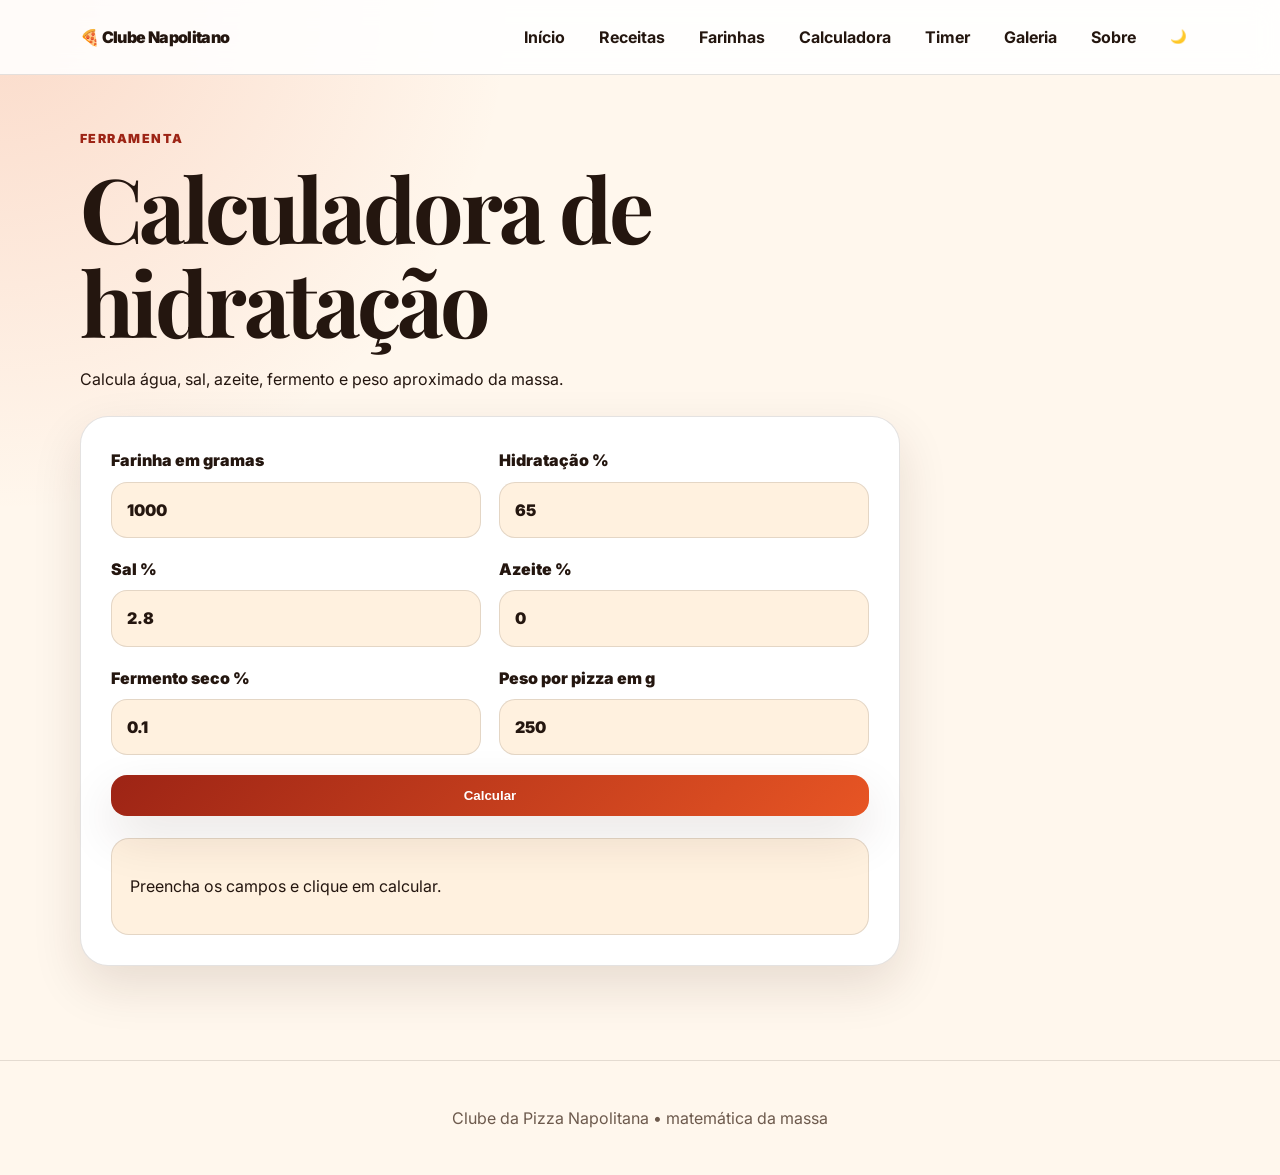
==== calculadora.html @ 1aedb773 "v0.2" ====
<!DOCTYPE html><html lang="pt-BR" data-theme="light"><head><meta charset="UTF-8"><meta name="viewport" content="width=device-width, initial-scale=1.0"><title>Calculadora de Hidratação | Clube da Pizza</title><link rel="stylesheet" href="style.css"></head><body>
<header class="site-header"><div class="container nav-wrap"><a class="logo" href="index.html">🍕 Clube Napolitano</a><button class="menu-toggle" id="menuToggle">☰</button><nav id="mainNav"><a href="index.html">Início</a><a href="receitas.html">Receitas</a><a href="farinhas.html">Farinhas</a><a href="calculadora.html">Calculadora</a><a href="timer.html">Timer</a><a href="galeria.html">Galeria</a><a href="sobre.html">Sobre</a><button class="theme-btn" id="themeToggle">🌙</button></nav></div></header>
<main class="container section"><div class="section-title"><p class="eyebrow">Ferramenta</p><h1>Calculadora de hidratação</h1><p>Calcula água, sal, azeite, fermento e peso aproximado da massa.</p></div><section class="tool-card"><div class="form-grid"><label>Farinha em gramas<input type="number" id="flour" value="1000" min="1"></label><label>Hidratação %<input type="number" id="hydration" value="65" min="1"></label><label>Sal %<input type="number" id="saltPercent" value="2.8" step="0.1"></label><label>Azeite %<input type="number" id="oilPercent" value="0" step="0.1"></label><label>Fermento seco %<input type="number" id="yeastPercent" value="0.1" step="0.01"></label><label>Peso por pizza em g<input type="number" id="ballWeight" value="250" min="1"></label></div><button class="btn primary full" onclick="calculateDough()">Calcular</button><div class="results" id="doughResults"><p>Preencha os campos e clique em calcular.</p></div></section></main>
<footer class="footer"><p>Clube da Pizza Napolitana • matemática da massa</p></footer><script src="script.js"></script></body></html>
---- style.css ----
@import url('https://fonts.googleapis.com/css2?family=Playfair+Display:wght@700;800&family=Inter:wght@400;500;600;700;800&display=swap');
:root{--bg:#fff7ed;--surface:#fff;--surface-2:#fff1df;--text:#24160f;--muted:#6d5a4d;--brand:#9d2415;--brand-2:#e75524;--gold:#d89b37;--border:rgba(36,22,15,.12);--shadow:0 20px 50px rgba(54,25,10,.12)}
html[data-theme="dark"]{--bg:#120d0a;--surface:#1f1712;--surface-2:#2b1d14;--text:#fff3e7;--muted:#c8ab95;--brand:#ff6b35;--brand-2:#d93d1a;--gold:#f1b44c;--border:rgba(255,243,231,.14);--shadow:0 20px 50px rgba(0,0,0,.4)}
*{box-sizing:border-box}body{margin:0;font-family:Inter,Arial,sans-serif;background:radial-gradient(circle at top left,rgba(231,85,36,.18),transparent 32rem),var(--bg);color:var(--text);line-height:1.65}.container{width:min(1120px,92%);margin:0 auto}.site-header{position:sticky;top:0;z-index:20;background:color-mix(in srgb,var(--surface) 88%,transparent);backdrop-filter:blur(14px);border-bottom:1px solid var(--border)}.nav-wrap{display:flex;align-items:center;justify-content:space-between;min-height:74px}.logo{font-weight:900;color:var(--text);text-decoration:none;letter-spacing:-.04em}nav{display:flex;align-items:center;gap:8px}nav a,.theme-btn,.menu-toggle{color:var(--text);text-decoration:none;border:1px solid transparent;background:transparent;padding:9px 12px;border-radius:999px;font-weight:700;cursor:pointer}nav a:hover,.theme-btn:hover{border-color:var(--border);background:var(--surface-2)}.menu-toggle{display:none;font-size:1.25rem}.hero{padding:82px 0 46px}.hero-grid{display:grid;grid-template-columns:1.15fr .85fr;gap:34px;align-items:center}.eyebrow{color:var(--brand);font-weight:900;text-transform:uppercase;letter-spacing:.12em;font-size:.78rem;margin:0 0 10px}h1,h2,h3{line-height:1.05}h1,h2{font-family:"Playfair Display",Georgia,serif;letter-spacing:-.04em}h1{font-size:clamp(2.7rem,7vw,6rem);margin:0 0 18px}h2{font-size:clamp(2rem,4vw,3.6rem);margin:0 0 14px}h3{font-size:1.25rem}.hero-text{font-size:1.14rem;color:var(--muted);max-width:650px}.hero-actions{display:flex;gap:12px;flex-wrap:wrap;margin-top:26px}.btn{border:0;border-radius:16px;padding:13px 18px;font-weight:900;cursor:pointer;text-decoration:none;display:inline-block}.btn.primary{background:linear-gradient(135deg,var(--brand),var(--brand-2));color:white;box-shadow:var(--shadow)}.btn.secondary{background:var(--surface);color:var(--text);border:1px solid var(--border)}.btn.danger{background:#7d1d14;color:white}.btn.full{width:100%;margin-top:20px}.hero-card,.card,.panel,.blog-post,.tool-card,.photo-card{background:var(--surface);border:1px solid var(--border);border-radius:28px;box-shadow:var(--shadow)}.hero-card{padding:32px;transform:rotate(1deg)}.badge{display:inline-block;background:var(--surface-2);border:1px solid var(--border);color:var(--brand);padding:7px 11px;border-radius:999px;font-weight:900;font-size:.8rem}.section{padding:54px 0}.section-title{max-width:720px;margin-bottom:24px}.cards{display:grid;grid-template-columns:repeat(4,1fr);gap:18px}.cards.two{grid-template-columns:repeat(2,1fr);margin-top:26px}.card{padding:24px;color:var(--text);text-decoration:none;transition:transform .18s ease,box-shadow .18s ease}.card:hover{transform:translateY(-4px)}.card span{font-size:2rem}.card p,.panel p,.blog-post p,.photo-card p{color:var(--muted)}.split{display:grid;grid-template-columns:1fr 1fr;gap:18px}.panel{padding:30px}.dark-panel{background:linear-gradient(135deg,#2b1d14,#8b1e12);color:white}.dark-panel p,.dark-panel .eyebrow{color:#ffd6a5}.blog-post{padding:32px;margin-bottom:22px}.post-meta{color:var(--brand);font-weight:900;margin-bottom:10px;font-size:.88rem}.recipe-grid{display:grid;grid-template-columns:1fr 1fr;gap:26px}.table-wrap{overflow-x:auto;background:var(--surface);border:1px solid var(--border);border-radius:24px;box-shadow:var(--shadow)}.ranking{width:100%;border-collapse:collapse;min-width:720px}.ranking th,.ranking td{padding:18px;border-bottom:1px solid var(--border);text-align:left}.ranking th{color:var(--brand)}.score{background:var(--surface-2);border:1px solid var(--border);padding:7px 11px;border-radius:999px;font-weight:900}.tool-card{padding:30px;max-width:820px}.form-grid{display:grid;grid-template-columns:repeat(2,1fr);gap:18px}label{font-weight:900;display:grid;gap:8px}input,select{width:100%;padding:14px 15px;border-radius:16px;border:1px solid var(--border);background:var(--surface-2);color:var(--text);font:inherit}.results{margin-top:22px;background:var(--surface-2);border:1px solid var(--border);padding:18px;border-radius:18px}.results-grid{display:grid;grid-template-columns:repeat(3,1fr);gap:14px}.result-box{background:var(--surface);border:1px solid var(--border);padding:16px;border-radius:18px}.result-box strong{display:block;font-size:1.6rem}.timer-card{text-align:center}.timer-display{font-size:clamp(3rem,10vw,7rem);font-weight:900;letter-spacing:-.06em;margin:22px 0;font-variant-numeric:tabular-nums}.timer-actions{display:flex;gap:12px;justify-content:center;flex-wrap:wrap}.small{font-size:.95rem;color:var(--muted)}.gallery{display:grid;grid-template-columns:repeat(3,1fr);gap:18px}.photo-card{overflow:hidden}.photo-card h3,.photo-card p{padding:0 20px}.photo-card p{padding-bottom:20px}.fake-photo{display:grid;place-items:center;height:220px;background:radial-gradient(circle at center,rgba(255,255,255,.22),transparent 35%),linear-gradient(135deg,var(--brand),var(--gold));font-size:4rem}.footer{margin-top:40px;padding:28px;text-align:center;color:var(--muted);border-top:1px solid var(--border)}
@media(max-width:900px){.menu-toggle{display:block}nav{display:none;position:absolute;top:74px;left:4%;right:4%;background:var(--surface);border:1px solid var(--border);border-radius:22px;padding:12px;box-shadow:var(--shadow);flex-direction:column;align-items:stretch}nav.open{display:flex}nav a,.theme-btn{text-align:left}.hero-grid,.split,.recipe-grid{grid-template-columns:1fr}.cards,.gallery{grid-template-columns:repeat(2,1fr)}.form-grid,.results-grid{grid-template-columns:1fr}.hero{padding-top:42px}}@media(max-width:560px){.cards,.cards.two,.gallery{grid-template-columns:1fr}.blog-post,.tool-card,.hero-card,.panel{padding:22px}}
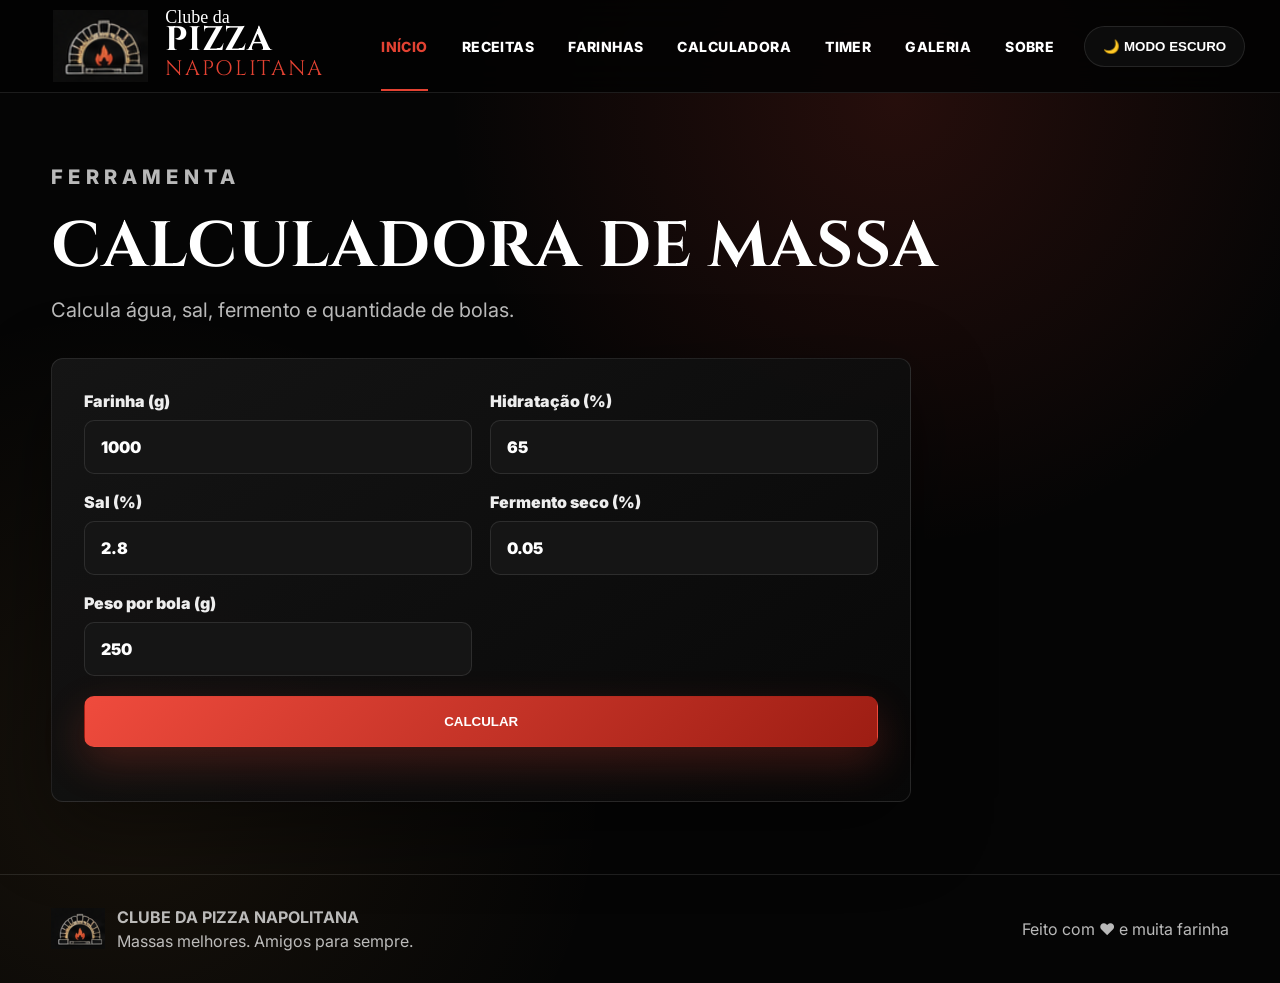
==== commit c18d4146: "v0.4" ====
--- a/calculadora.html
+++ b/calculadora.html
@@ -1,4 +1,76 @@
-<!DOCTYPE html><html lang="pt-BR" data-theme="light"><head><meta charset="UTF-8"><meta name="viewport" content="width=device-width, initial-scale=1.0"><title>Calculadora de Hidratação | Clube da Pizza</title><link rel="stylesheet" href="style.css"></head><body>
-<header class="site-header"><div class="container nav-wrap"><a class="logo" href="index.html">🍕 Clube Napolitano</a><button class="menu-toggle" id="menuToggle">☰</button><nav id="mainNav"><a href="index.html">Início</a><a href="receitas.html">Receitas</a><a href="farinhas.html">Farinhas</a><a href="calculadora.html">Calculadora</a><a href="timer.html">Timer</a><a href="galeria.html">Galeria</a><a href="sobre.html">Sobre</a><button class="theme-btn" id="themeToggle">🌙</button></nav></div></header>
-<main class="container section"><div class="section-title"><p class="eyebrow">Ferramenta</p><h1>Calculadora de hidratação</h1><p>Calcula água, sal, azeite, fermento e peso aproximado da massa.</p></div><section class="tool-card"><div class="form-grid"><label>Farinha em gramas<input type="number" id="flour" value="1000" min="1"></label><label>Hidratação %<input type="number" id="hydration" value="65" min="1"></label><label>Sal %<input type="number" id="saltPercent" value="2.8" step="0.1"></label><label>Azeite %<input type="number" id="oilPercent" value="0" step="0.1"></label><label>Fermento seco %<input type="number" id="yeastPercent" value="0.1" step="0.01"></label><label>Peso por pizza em g<input type="number" id="ballWeight" value="250" min="1"></label></div><button class="btn primary full" onclick="calculateDough()">Calcular</button><div class="results" id="doughResults"><p>Preencha os campos e clique em calcular.</p></div></section></main>
-<footer class="footer"><p>Clube da Pizza Napolitana • matemática da massa</p></footer><script src="script.js"></script></body></html>
+<!DOCTYPE html>
+<html lang="pt-BR" data-theme="dark">
+<head>
+  <meta charset="UTF-8">
+  <meta name="viewport" content="width=device-width, initial-scale=1.0">
+  <title>Calculadora | Clube da Pizza</title>
+  <link rel="preconnect" href="https://fonts.googleapis.com">
+  <link rel="preconnect" href="https://fonts.gstatic.com" crossorigin>
+  <link href="https://fonts.googleapis.com/css2?family=Cinzel:wght@600;700;800;900&family=Inter:wght@400;500;600;700;800;900&display=swap" rel="stylesheet">
+  <link rel="stylesheet" href="style.css">
+</head>
+<body>
+
+<header class="topbar">
+  <div class="container nav">
+    <a class="brand" href="index.html" aria-label="Clube da Pizza Napolitana">
+      <img src="imagens/logo-forno.png" alt="Logo forno">
+      <span>
+        <small>Clube da</small>
+        <strong>PIZZA</strong>
+        <em>NAPOLITANA</em>
+      </span>
+    </a>
+
+    <button class="menu-btn" id="menuBtn" aria-label="Abrir menu">☰</button>
+
+    <nav id="mainNav">
+      <a href="index.html">INÍCIO</a>
+      <a href="receitas.html">RECEITAS</a>
+      <a href="farinhas.html">FARINHAS</a>
+      <a href="calculadora.html">CALCULADORA</a>
+      <a href="timer.html">TIMER</a>
+      <a href="galeria.html">GALERIA</a>
+      <a href="sobre.html">SOBRE</a>
+    </nav>
+
+    <button id="themeToggle" class="theme-toggle"><span>🌙</span> MODO ESCURO</button>
+  </div>
+</header>
+
+
+<main class="container page">
+  <div class="page-title">
+    <p class="eyebrow">FERRAMENTA</p>
+    <h1>Calculadora de massa</h1>
+    <p>Calcula água, sal, fermento e quantidade de bolas.</p>
+  </div>
+
+  <section class="card calculator-box">
+    <div class="form-grid">
+      <label>Farinha (g)<input id="flour" type="number" value="1000"></label>
+      <label>Hidratação (%)<input id="hydration" type="number" value="65"></label>
+      <label>Sal (%)<input id="salt" type="number" value="2.8" step="0.1"></label>
+      <label>Fermento seco (%)<input id="yeast" type="number" value="0.05" step="0.01"></label>
+      <label>Peso por bola (g)<input id="ball" type="number" value="250"></label>
+    </div>
+    <button class="btn btn-red full" onclick="calculateDough()">CALCULAR</button>
+    <div id="calcResult" class="calc-result"></div>
+  </section>
+</main>
+
+<footer class="footer">
+  <div class="container footer-inner">
+    <div class="footer-brand">
+      <img src="imagens/logo-forno.png" alt="">
+      <div>
+        <strong>CLUBE DA PIZZA NAPOLITANA</strong>
+        <p>Massas melhores. Amigos para sempre.</p>
+      </div>
+    </div>
+    <p>Feito com ❤️ e muita farinha</p>
+  </div>
+</footer>
+<script src="script.js"></script>
+</body>
+</html>
--- a/style.css
+++ b/style.css
@@ -1,5 +1,189 @@
-@import url('https://fonts.googleapis.com/css2?family=Playfair+Display:wght@700;800&family=Inter:wght@400;500;600;700;800&display=swap');
-:root{--bg:#fff7ed;--surface:#fff;--surface-2:#fff1df;--text:#24160f;--muted:#6d5a4d;--brand:#9d2415;--brand-2:#e75524;--gold:#d89b37;--border:rgba(36,22,15,.12);--shadow:0 20px 50px rgba(54,25,10,.12)}
-html[data-theme="dark"]{--bg:#120d0a;--surface:#1f1712;--surface-2:#2b1d14;--text:#fff3e7;--muted:#c8ab95;--brand:#ff6b35;--brand-2:#d93d1a;--gold:#f1b44c;--border:rgba(255,243,231,.14);--shadow:0 20px 50px rgba(0,0,0,.4)}
-*{box-sizing:border-box}body{margin:0;font-family:Inter,Arial,sans-serif;background:radial-gradient(circle at top left,rgba(231,85,36,.18),transparent 32rem),var(--bg);color:var(--text);line-height:1.65}.container{width:min(1120px,92%);margin:0 auto}.site-header{position:sticky;top:0;z-index:20;background:color-mix(in srgb,var(--surface) 88%,transparent);backdrop-filter:blur(14px);border-bottom:1px solid var(--border)}.nav-wrap{display:flex;align-items:center;justify-content:space-between;min-height:74px}.logo{font-weight:900;color:var(--text);text-decoration:none;letter-spacing:-.04em}nav{display:flex;align-items:center;gap:8px}nav a,.theme-btn,.menu-toggle{color:var(--text);text-decoration:none;border:1px solid transparent;background:transparent;padding:9px 12px;border-radius:999px;font-weight:700;cursor:pointer}nav a:hover,.theme-btn:hover{border-color:var(--border);background:var(--surface-2)}.menu-toggle{display:none;font-size:1.25rem}.hero{padding:82px 0 46px}.hero-grid{display:grid;grid-template-columns:1.15fr .85fr;gap:34px;align-items:center}.eyebrow{color:var(--brand);font-weight:900;text-transform:uppercase;letter-spacing:.12em;font-size:.78rem;margin:0 0 10px}h1,h2,h3{line-height:1.05}h1,h2{font-family:"Playfair Display",Georgia,serif;letter-spacing:-.04em}h1{font-size:clamp(2.7rem,7vw,6rem);margin:0 0 18px}h2{font-size:clamp(2rem,4vw,3.6rem);margin:0 0 14px}h3{font-size:1.25rem}.hero-text{font-size:1.14rem;color:var(--muted);max-width:650px}.hero-actions{display:flex;gap:12px;flex-wrap:wrap;margin-top:26px}.btn{border:0;border-radius:16px;padding:13px 18px;font-weight:900;cursor:pointer;text-decoration:none;display:inline-block}.btn.primary{background:linear-gradient(135deg,var(--brand),var(--brand-2));color:white;box-shadow:var(--shadow)}.btn.secondary{background:var(--surface);color:var(--text);border:1px solid var(--border)}.btn.danger{background:#7d1d14;color:white}.btn.full{width:100%;margin-top:20px}.hero-card,.card,.panel,.blog-post,.tool-card,.photo-card{background:var(--surface);border:1px solid var(--border);border-radius:28px;box-shadow:var(--shadow)}.hero-card{padding:32px;transform:rotate(1deg)}.badge{display:inline-block;background:var(--surface-2);border:1px solid var(--border);color:var(--brand);padding:7px 11px;border-radius:999px;font-weight:900;font-size:.8rem}.section{padding:54px 0}.section-title{max-width:720px;margin-bottom:24px}.cards{display:grid;grid-template-columns:repeat(4,1fr);gap:18px}.cards.two{grid-template-columns:repeat(2,1fr);margin-top:26px}.card{padding:24px;color:var(--text);text-decoration:none;transition:transform .18s ease,box-shadow .18s ease}.card:hover{transform:translateY(-4px)}.card span{font-size:2rem}.card p,.panel p,.blog-post p,.photo-card p{color:var(--muted)}.split{display:grid;grid-template-columns:1fr 1fr;gap:18px}.panel{padding:30px}.dark-panel{background:linear-gradient(135deg,#2b1d14,#8b1e12);color:white}.dark-panel p,.dark-panel .eyebrow{color:#ffd6a5}.blog-post{padding:32px;margin-bottom:22px}.post-meta{color:var(--brand);font-weight:900;margin-bottom:10px;font-size:.88rem}.recipe-grid{display:grid;grid-template-columns:1fr 1fr;gap:26px}.table-wrap{overflow-x:auto;background:var(--surface);border:1px solid var(--border);border-radius:24px;box-shadow:var(--shadow)}.ranking{width:100%;border-collapse:collapse;min-width:720px}.ranking th,.ranking td{padding:18px;border-bottom:1px solid var(--border);text-align:left}.ranking th{color:var(--brand)}.score{background:var(--surface-2);border:1px solid var(--border);padding:7px 11px;border-radius:999px;font-weight:900}.tool-card{padding:30px;max-width:820px}.form-grid{display:grid;grid-template-columns:repeat(2,1fr);gap:18px}label{font-weight:900;display:grid;gap:8px}input,select{width:100%;padding:14px 15px;border-radius:16px;border:1px solid var(--border);background:var(--surface-2);color:var(--text);font:inherit}.results{margin-top:22px;background:var(--surface-2);border:1px solid var(--border);padding:18px;border-radius:18px}.results-grid{display:grid;grid-template-columns:repeat(3,1fr);gap:14px}.result-box{background:var(--surface);border:1px solid var(--border);padding:16px;border-radius:18px}.result-box strong{display:block;font-size:1.6rem}.timer-card{text-align:center}.timer-display{font-size:clamp(3rem,10vw,7rem);font-weight:900;letter-spacing:-.06em;margin:22px 0;font-variant-numeric:tabular-nums}.timer-actions{display:flex;gap:12px;justify-content:center;flex-wrap:wrap}.small{font-size:.95rem;color:var(--muted)}.gallery{display:grid;grid-template-columns:repeat(3,1fr);gap:18px}.photo-card{overflow:hidden}.photo-card h3,.photo-card p{padding:0 20px}.photo-card p{padding-bottom:20px}.fake-photo{display:grid;place-items:center;height:220px;background:radial-gradient(circle at center,rgba(255,255,255,.22),transparent 35%),linear-gradient(135deg,var(--brand),var(--gold));font-size:4rem}.footer{margin-top:40px;padding:28px;text-align:center;color:var(--muted);border-top:1px solid var(--border)}
-@media(max-width:900px){.menu-toggle{display:block}nav{display:none;position:absolute;top:74px;left:4%;right:4%;background:var(--surface);border:1px solid var(--border);border-radius:22px;padding:12px;box-shadow:var(--shadow);flex-direction:column;align-items:stretch}nav.open{display:flex}nav a,.theme-btn{text-align:left}.hero-grid,.split,.recipe-grid{grid-template-columns:1fr}.cards,.gallery{grid-template-columns:repeat(2,1fr)}.form-grid,.results-grid{grid-template-columns:1fr}.hero{padding-top:42px}}@media(max-width:560px){.cards,.cards.two,.gallery{grid-template-columns:1fr}.blog-post,.tool-card,.hero-card,.panel{padding:22px}}
+
+:root{
+  --bg:#050505;
+  --panel:#101010;
+  --panel2:#151515;
+  --border:rgba(255,255,255,.10);
+  --text:#fff;
+  --muted:rgba(255,255,255,.72);
+  --red:#e34232;
+  --gold:#f0ae54;
+  --green:#58c263;
+  --blue:#5d8df7;
+  --shadow:0 24px 80px rgba(0,0,0,.45);
+}
+
+*{box-sizing:border-box}
+html{scroll-behavior:smooth}
+body{
+  margin:0;
+  background:
+    radial-gradient(circle at 70% 10%, rgba(227,66,50,.15), transparent 28rem),
+    radial-gradient(circle at 10% 80%, rgba(240,174,84,.08), transparent 30rem),
+    var(--bg);
+  color:var(--text);
+  font-family:Inter,Arial,sans-serif;
+}
+.container{width:min(1480px,92%);margin:auto}
+
+.topbar{
+  position:sticky;top:0;z-index:99;
+  background:rgba(3,3,3,.88);
+  backdrop-filter:blur(18px);
+  border-bottom:1px solid var(--border);
+}
+.nav{height:92px;display:flex;align-items:center;gap:30px;justify-content:space-between}
+.brand{display:flex;align-items:center;gap:16px;text-decoration:none;color:white;min-width:300px}
+.brand img{width:98px;height:72px;object-fit:contain}
+.brand small{display:block;font-family:Georgia,serif;font-size:18px;line-height:.9}
+.brand strong{display:block;font-family:Cinzel,serif;font-size:34px;line-height:.9;letter-spacing:.02em}
+.brand em{display:block;font-family:Cinzel,serif;color:var(--red);font-size:21px;font-style:normal;letter-spacing:.08em}
+nav{display:flex;align-items:center;gap:34px}
+nav a{
+  position:relative;color:#fff;text-decoration:none;font-weight:800;font-size:14px;letter-spacing:.03em;
+  padding:36px 0;
+}
+nav a:hover, nav a:first-child{color:var(--red)}
+nav a:first-child::after{
+  content:"";position:absolute;left:0;right:0;bottom:0;height:2px;background:var(--red)
+}
+.theme-toggle{
+  border:1px solid var(--border);background:#0c0c0c;color:white;
+  border-radius:999px;padding:12px 18px;font-weight:800;white-space:nowrap
+}
+.menu-btn{display:none;background:#111;color:white;border:1px solid var(--border);border-radius:10px;padding:10px 12px}
+
+.hero{
+  min-height:720px;
+  position:relative;
+  overflow:hidden;
+  display:flex;
+  align-items:center;
+}
+.hero-bg{
+  position:absolute;inset:0;
+  background:
+    linear-gradient(to right, rgba(0,0,0,.98) 0%, rgba(0,0,0,.92) 31%, rgba(0,0,0,.42) 52%, rgba(0,0,0,.12) 100%),
+    linear-gradient(to bottom, rgba(0,0,0,.1), #050505 98%),
+    url("imagens/hero-pizza.jpg");
+  background-size:cover;
+  background-position:center right -80px;
+  filter:saturate(1.12) contrast(1.06);
+}
+.hero-wrap{position:relative;z-index:2}
+.hero-copy{max-width:720px}
+.eyebrow{
+  color:var(--gold);letter-spacing:.26em;font-weight:800;font-size:16px;margin:0 0 28px
+}
+.hero h1,.page-title h1{
+  margin:0;
+  font-family:Cinzel,serif;
+  font-size:clamp(48px,6.5vw,92px);
+  line-height:.95;
+  text-transform:uppercase;
+  letter-spacing:.01em;
+}
+.hero h1 span{display:block;color:var(--red)}
+.lead{font-size:21px;line-height:1.55;color:#f1f1f1;max-width:720px;margin:28px 0 0}
+.actions{display:flex;gap:18px;margin-top:36px;flex-wrap:wrap}
+.btn{
+  display:inline-flex;align-items:center;justify-content:center;gap:10px;
+  text-decoration:none;border-radius:10px;padding:17px 28px;font-weight:900;
+  border:1px solid transparent;cursor:pointer;color:white
+}
+.btn-red{background:linear-gradient(135deg,#ef4b3d,#9d1d13);box-shadow:0 16px 40px rgba(227,66,50,.24)}
+.btn-outline{border-color:rgba(227,66,50,.75);background:rgba(0,0,0,.26)}
+.full{width:100%;margin-top:20px}
+.hero-icons{display:flex;gap:36px;margin-top:44px;color:var(--gold);flex-wrap:wrap}
+.hero-icons div{display:flex;gap:10px;align-items:center;font-size:25px}
+.hero-icons span{color:#ddd;font-size:13px;line-height:1.25}
+
+.quick-strip{
+  margin-top:-64px;position:relative;z-index:5;
+  display:grid;grid-template-columns:repeat(4,1fr);
+  background:linear-gradient(180deg,rgba(24,24,24,.96),rgba(11,11,11,.96));
+  border:1px solid var(--border);border-radius:12px;box-shadow:var(--shadow);overflow:hidden
+}
+.quick-strip a{
+  text-decoration:none;color:white;
+  display:grid;grid-template-columns:62px 1fr;grid-template-rows:auto auto;
+  column-gap:16px;padding:24px 34px;border-right:1px solid var(--border)
+}
+.quick-strip a:last-child{border-right:0}
+.quick-strip span{grid-row:1/3;color:var(--gold);font-size:38px}
+.quick-strip strong{color:var(--gold);font-size:17px;letter-spacing:.04em}
+.quick-strip em{font-style:normal;color:var(--muted);margin-top:4px}
+
+.dashboard{
+  margin-top:24px;display:grid;grid-template-columns:1.3fr 1.05fr .9fr .9fr;gap:20px
+}
+.card{
+  background:linear-gradient(145deg,rgba(22,22,22,.94),rgba(8,8,8,.94));
+  border:1px solid var(--border);border-radius:12px;box-shadow:var(--shadow)
+}
+.recipe-highlight{padding:28px;display:grid;grid-template-columns:1fr 190px;gap:18px;overflow:hidden}
+.recipe-highlight img{width:220px;height:260px;object-fit:cover;border-radius:50%;align-self:end;margin-right:-80px}
+.tag{font-weight:900;letter-spacing:.08em;margin:0 0 18px}.red{color:var(--red)}.gold{color:var(--gold)}.green{color:var(--green)}.blue{color:var(--blue)}
+.card h2{font-family:Georgia,serif;font-size:30px;line-height:1.1;margin:0 0 16px}
+.card p{color:var(--muted);line-height:1.55}
+.arrow{text-decoration:none;font-weight:900;margin-top:16px;display:inline-block}.red-link{color:var(--red)}.gold-link{color:#ffbd45}.green-link{color:var(--green)}.blue-link{color:var(--blue)}
+.ranking-card,.tool-card{padding:28px}
+.ranking-card ol{padding-left:20px;margin:0}
+.ranking-card li{display:grid;grid-template-columns:1fr auto;gap:18px;margin:14px 0;color:#eee}
+.ranking-card strong{color:#ffbd45}
+.big-icon{width:64px;height:64px;border-radius:16px;display:grid;place-items:center;font-size:36px;margin:18px 0}.green-bg{background:rgba(88,194,99,.18)}.blue-bg{background:rgba(93,141,247,.18)}
+
+.bottom-grid{display:grid;grid-template-columns:2.3fr 1fr;gap:20px;margin-top:20px}
+.gallery-card,.lema-card{padding:26px}
+.section-line{display:flex;justify-content:space-between;align-items:center;gap:20px}
+.section-line h2{color:var(--gold);font-size:18px;letter-spacing:.09em;margin:0}
+.section-line a{color:#ffbd45;text-decoration:none;font-weight:900}
+.mini-gallery{display:grid;grid-template-columns:repeat(4,1fr);gap:14px;margin-top:22px}
+.mini-gallery img,.gallery-page img{width:100%;height:130px;object-fit:cover;border-radius:10px}
+.lema-card blockquote{font-family:Georgia,serif;font-size:27px;line-height:1.32;margin:20px 0;color:white}
+.pizza-line{font-size:60px;color:var(--red);float:right}
+
+.page{padding:72px 0}
+.page-title{max-width:900px;margin-bottom:36px}
+.page-title h1{font-size:clamp(42px,5vw,74px)}
+.page-title p{color:var(--muted);font-size:20px}
+.blog-grid{display:grid;grid-template-columns:1fr 1fr;gap:24px}
+.post{background:var(--panel);border:1px solid var(--border);border-radius:16px;overflow:hidden}
+.post img{width:100%;height:300px;object-fit:cover}
+.post div{padding:28px}
+.post h2{font-family:Georgia,serif;font-size:32px}
+.post li{margin:10px 0;color:var(--muted)}
+.table-card{overflow:auto;padding:0}
+table{width:100%;border-collapse:collapse;min-width:720px}
+th,td{padding:22px;border-bottom:1px solid var(--border);text-align:left}
+th{color:var(--gold)}
+.calculator-box,.timer-card-page,.about-card{padding:32px;max-width:860px}
+.form-grid{display:grid;grid-template-columns:repeat(2,1fr);gap:18px}
+label{display:grid;gap:9px;font-weight:900;color:#eee}
+input{padding:16px;border-radius:10px;border:1px solid var(--border);background:#151515;color:white;font:inherit}
+.calc-result{margin-top:22px;display:grid;grid-template-columns:repeat(3,1fr);gap:14px}
+.calc-result div{background:#151515;border:1px solid var(--border);border-radius:12px;padding:18px}
+.calc-result strong{display:block;font-size:28px;color:var(--gold)}
+#timerDisplay{font-size:clamp(58px,12vw,130px);font-weight:900;letter-spacing:-.06em;text-align:center;margin:30px 0;color:#fff}
+.timer-actions{display:flex;gap:14px;justify-content:center;flex-wrap:wrap}
+.gallery-page{display:grid;grid-template-columns:repeat(3,1fr);gap:18px}
+.gallery-page img{height:300px}
+.footer{border-top:1px solid var(--border);padding:28px 0;color:var(--muted)}
+.footer-inner{display:flex;align-items:center;justify-content:space-between;gap:20px}
+.footer-brand{display:flex;align-items:center;gap:12px}.footer-brand img{width:54px}.footer-brand p{margin:4px 0 0}
+
+@media(max-width:1180px){
+  nav{display:none}.menu-btn{display:block}
+  #mainNav.open{display:flex;position:absolute;top:92px;left:4%;right:4%;background:#090909;border:1px solid var(--border);border-radius:16px;flex-direction:column;padding:18px}
+  .dashboard{grid-template-columns:1fr 1fr}.quick-strip{grid-template-columns:1fr 1fr}
+  .hero-bg{background-position:center right -160px}
+}
+@media(max-width:760px){
+  .brand{min-width:auto}.brand strong{font-size:25px}.brand em{font-size:16px}.brand img{width:64px}
+  .theme-toggle{display:none}
+  .hero{min-height:640px}.hero-bg{background-position:center right -210px}
+  .lead{font-size:18px}.quick-strip,.dashboard,.bottom-grid,.blog-grid,.form-grid,.calc-result,.gallery-page{grid-template-columns:1fr}
+  .quick-strip{margin-top:0;border-radius:0;width:100%}
+  .recipe-highlight{grid-template-columns:1fr}.recipe-highlight img{width:100%;height:220px;border-radius:12px;margin:0}
+  .mini-gallery{grid-template-columns:1fr 1fr}.footer-inner{flex-direction:column;text-align:center}
+}
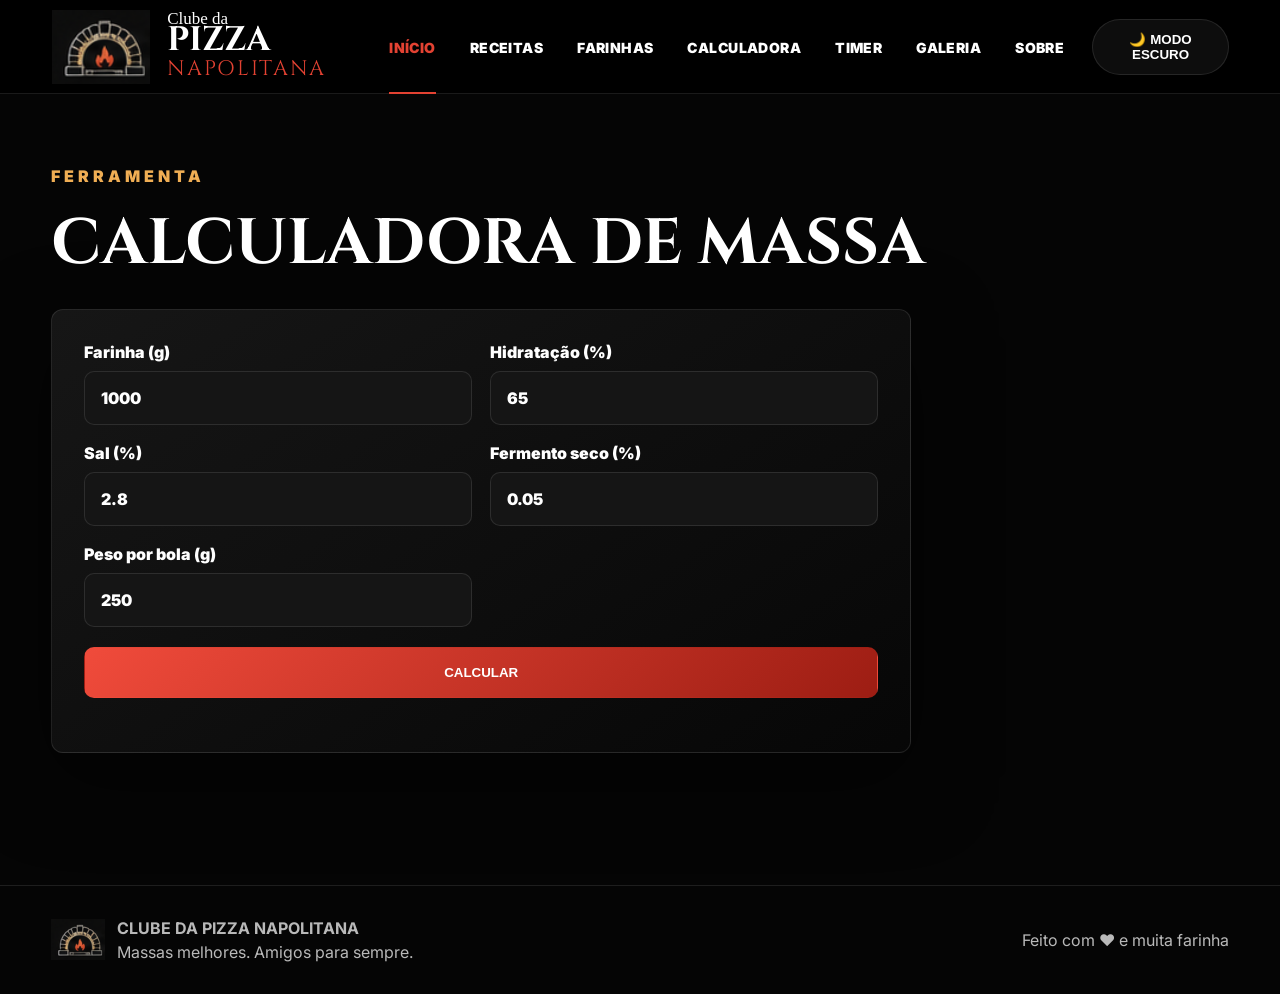
==== commit a6c554ff: "v0.1" ====
--- a/calculadora.html
+++ b/calculadora.html
@@ -1,19 +1,11 @@
-<!DOCTYPE html>
-<html lang="pt-BR" data-theme="dark">
-<head>
-  <meta charset="UTF-8">
-  <meta name="viewport" content="width=device-width, initial-scale=1.0">
-  <title>Calculadora | Clube da Pizza</title>
-  <link rel="preconnect" href="https://fonts.googleapis.com">
-  <link rel="preconnect" href="https://fonts.gstatic.com" crossorigin>
-  <link href="https://fonts.googleapis.com/css2?family=Cinzel:wght@600;700;800;900&family=Inter:wght@400;500;600;700;800;900&display=swap" rel="stylesheet">
-  <link rel="stylesheet" href="style.css">
-</head>
-<body>
-
-<header class="topbar">
+<!DOCTYPE html><html lang="pt-BR"><head><title>Calculadora</title><meta charset="UTF-8">
+<meta name="viewport" content="width=device-width, initial-scale=1.0">
+<link rel="preconnect" href="https://fonts.googleapis.com">
+<link rel="preconnect" href="https://fonts.gstatic.com" crossorigin>
+<link href="https://fonts.googleapis.com/css2?family=Cinzel:wght@700;800;900&family=Inter:wght@400;500;600;700;800;900&display=swap" rel="stylesheet">
+<link rel="stylesheet" href="style.css"></head><body><header class="topbar">
   <div class="container nav">
-    <a class="brand" href="index.html" aria-label="Clube da Pizza Napolitana">
+    <a class="brand" href="index.html">
       <img src="imagens/logo-forno.png" alt="Logo forno">
       <span>
         <small>Clube da</small>
@@ -22,10 +14,10 @@
       </span>
     </a>
 
-    <button class="menu-btn" id="menuBtn" aria-label="Abrir menu">☰</button>
+    <button class="menu-btn" id="menuBtn">☰</button>
 
     <nav id="mainNav">
-      <a href="index.html">INÍCIO</a>
+      <a class="active" href="index.html">INÍCIO</a>
       <a href="receitas.html">RECEITAS</a>
       <a href="farinhas.html">FARINHAS</a>
       <a href="calculadora.html">CALCULADORA</a>
@@ -34,19 +26,13 @@
       <a href="sobre.html">SOBRE</a>
     </nav>
 
-    <button id="themeToggle" class="theme-toggle"><span>🌙</span> MODO ESCURO</button>
+    <button class="theme-toggle">🌙 MODO ESCURO</button>
   </div>
 </header>
-
-
 <main class="container page">
-  <div class="page-title">
-    <p class="eyebrow">FERRAMENTA</p>
-    <h1>Calculadora de massa</h1>
-    <p>Calcula água, sal, fermento e quantidade de bolas.</p>
-  </div>
-
-  <section class="card calculator-box">
+  <p class="eyebrow">FERRAMENTA</p>
+  <h1 class="page-title">Calculadora de massa</h1>
+  <section class="card form-card">
     <div class="form-grid">
       <label>Farinha (g)<input id="flour" type="number" value="1000"></label>
       <label>Hidratação (%)<input id="hydration" type="number" value="65"></label>
@@ -57,20 +43,16 @@
     <button class="btn btn-red full" onclick="calculateDough()">CALCULAR</button>
     <div id="calcResult" class="calc-result"></div>
   </section>
-</main>
-
-<footer class="footer">
+</main><footer class="footer">
   <div class="container footer-inner">
     <div class="footer-brand">
       <img src="imagens/logo-forno.png" alt="">
-      <div>
+      <span>
         <strong>CLUBE DA PIZZA NAPOLITANA</strong>
         <p>Massas melhores. Amigos para sempre.</p>
-      </div>
+      </span>
     </div>
     <p>Feito com ❤️ e muita farinha</p>
   </div>
 </footer>
-<script src="script.js"></script>
-</body>
-</html>+<script src="script.js"></script></body></html>
--- a/style.css
+++ b/style.css
@@ -1,189 +1,41 @@
 
 :root{
-  --bg:#050505;
-  --panel:#101010;
-  --panel2:#151515;
-  --border:rgba(255,255,255,.10);
-  --text:#fff;
-  --muted:rgba(255,255,255,.72);
-  --red:#e34232;
-  --gold:#f0ae54;
-  --green:#58c263;
-  --blue:#5d8df7;
-  --shadow:0 24px 80px rgba(0,0,0,.45);
+  --bg:#050505;--panel:#111;--panel2:#171717;--line:rgba(255,255,255,.10);
+  --text:#fff;--muted:rgba(255,255,255,.72);--red:#e34232;--gold:#f0ae54;--green:#58c263;--blue:#5d8df7;
+  --shadow:0 26px 80px rgba(0,0,0,.55);
 }
+*{box-sizing:border-box}
+body{margin:0;background:var(--bg);color:var(--text);font-family:Inter,Arial,sans-serif}
+.container{width:min(1500px,92%);margin:auto}
+.topbar{height:94px;background:rgba(0,0,0,.94);border-bottom:1px solid var(--line);position:sticky;top:0;z-index:100;backdrop-filter:blur(16px)}
+.nav{height:94px;display:flex;align-items:center;justify-content:space-between;gap:28px}
+.brand{display:flex;align-items:center;gap:16px;color:white;text-decoration:none;min-width:310px}
+.brand img{width:100px;height:74px;object-fit:contain}.brand small{font-family:Georgia,serif;font-size:17px;display:block;line-height:.9}.brand strong{font-family:Cinzel,serif;font-size:34px;display:block;line-height:.86}.brand em{font-family:Cinzel,serif;font-style:normal;color:var(--red);font-size:21px;letter-spacing:.08em;display:block}
+nav{display:flex;gap:34px;align-items:center}nav a{color:white;text-decoration:none;font-weight:900;font-size:14px;letter-spacing:.03em;padding:38px 0;position:relative}nav a.active,nav a:hover{color:var(--red)}nav a.active:after{content:"";height:2px;background:var(--red);position:absolute;left:0;right:0;bottom:0}
+.theme-toggle{background:#0d0d0d;color:white;border:1px solid var(--line);border-radius:999px;padding:12px 18px;font-weight:900}.menu-btn{display:none;background:#111;color:white;border:1px solid var(--line);border-radius:10px;padding:10px 12px}
 
-*{box-sizing:border-box}
-html{scroll-behavior:smooth}
-body{
-  margin:0;
-  background:
-    radial-gradient(circle at 70% 10%, rgba(227,66,50,.15), transparent 28rem),
-    radial-gradient(circle at 10% 80%, rgba(240,174,84,.08), transparent 30rem),
-    var(--bg);
-  color:var(--text);
-  font-family:Inter,Arial,sans-serif;
-}
-.container{width:min(1480px,92%);margin:auto}
+.hero{min-height:690px;background:
+linear-gradient(to right,rgba(0,0,0,1) 0%,rgba(0,0,0,.94) 31%,rgba(0,0,0,.48) 53%,rgba(0,0,0,.10) 100%),
+linear-gradient(to bottom,rgba(0,0,0,.05),#050505 98%),
+url('imagens/hero-pizza.jpg');background-size:cover;background-position:center right -55px;display:flex;align-items:center}
+.hero-copy{max-width:740px}.eyebrow{color:var(--gold);letter-spacing:.25em;font-weight:900;font-size:16px;margin:0 0 28px}
+.hero h1{font-family:Cinzel,serif;font-size:clamp(52px,6.4vw,92px);line-height:.95;text-transform:uppercase;margin:0}.hero h1 span{display:block;color:var(--red)}
+.lead{font-size:21px;line-height:1.55;color:#eee;margin:28px 0 0;max-width:720px}
+.actions{display:flex;gap:18px;flex-wrap:wrap;margin-top:36px}.btn{display:inline-flex;align-items:center;justify-content:center;text-decoration:none;border-radius:10px;padding:17px 28px;font-weight:900;border:1px solid transparent;color:white;cursor:pointer}.btn-red{background:linear-gradient(135deg,#f04b3b,#9d1d13)}.btn-outline{border-color:rgba(227,66,50,.8);background:rgba(0,0,0,.32)}.full{width:100%;margin-top:20px}
 
-.topbar{
-  position:sticky;top:0;z-index:99;
-  background:rgba(3,3,3,.88);
-  backdrop-filter:blur(18px);
-  border-bottom:1px solid var(--border);
-}
-.nav{height:92px;display:flex;align-items:center;gap:30px;justify-content:space-between}
-.brand{display:flex;align-items:center;gap:16px;text-decoration:none;color:white;min-width:300px}
-.brand img{width:98px;height:72px;object-fit:contain}
-.brand small{display:block;font-family:Georgia,serif;font-size:18px;line-height:.9}
-.brand strong{display:block;font-family:Cinzel,serif;font-size:34px;line-height:.9;letter-spacing:.02em}
-.brand em{display:block;font-family:Cinzel,serif;color:var(--red);font-size:21px;font-style:normal;letter-spacing:.08em}
-nav{display:flex;align-items:center;gap:34px}
-nav a{
-  position:relative;color:#fff;text-decoration:none;font-weight:800;font-size:14px;letter-spacing:.03em;
-  padding:36px 0;
-}
-nav a:hover, nav a:first-child{color:var(--red)}
-nav a:first-child::after{
-  content:"";position:absolute;left:0;right:0;bottom:0;height:2px;background:var(--red)
-}
-.theme-toggle{
-  border:1px solid var(--border);background:#0c0c0c;color:white;
-  border-radius:999px;padding:12px 18px;font-weight:800;white-space:nowrap
-}
-.menu-btn{display:none;background:#111;color:white;border:1px solid var(--border);border-radius:10px;padding:10px 12px}
+.quick-strip{margin-top:-55px;position:relative;z-index:4;display:grid;grid-template-columns:repeat(4,1fr);background:linear-gradient(180deg,rgba(24,24,24,.96),rgba(10,10,10,.96));border:1px solid var(--line);border-radius:12px;box-shadow:var(--shadow);overflow:hidden}
+.quick-strip a{display:grid;grid-template-columns:62px 1fr;grid-template-rows:auto auto;text-decoration:none;color:white;padding:24px 34px;border-right:1px solid var(--line);column-gap:16px}.quick-strip a:last-child{border-right:0}.quick-strip span{grid-row:1/3;font-size:38px;color:var(--gold)}.quick-strip strong{color:var(--gold);font-size:17px}.quick-strip em{font-style:normal;color:var(--muted);margin-top:4px}
 
-.hero{
-  min-height:720px;
-  position:relative;
-  overflow:hidden;
-  display:flex;
-  align-items:center;
-}
-.hero-bg{
-  position:absolute;inset:0;
-  background:
-    linear-gradient(to right, rgba(0,0,0,.98) 0%, rgba(0,0,0,.92) 31%, rgba(0,0,0,.42) 52%, rgba(0,0,0,.12) 100%),
-    linear-gradient(to bottom, rgba(0,0,0,.1), #050505 98%),
-    url("imagens/hero-pizza.jpg");
-  background-size:cover;
-  background-position:center right -80px;
-  filter:saturate(1.12) contrast(1.06);
-}
-.hero-wrap{position:relative;z-index:2}
-.hero-copy{max-width:720px}
-.eyebrow{
-  color:var(--gold);letter-spacing:.26em;font-weight:800;font-size:16px;margin:0 0 28px
-}
-.hero h1,.page-title h1{
-  margin:0;
-  font-family:Cinzel,serif;
-  font-size:clamp(48px,6.5vw,92px);
-  line-height:.95;
-  text-transform:uppercase;
-  letter-spacing:.01em;
-}
-.hero h1 span{display:block;color:var(--red)}
-.lead{font-size:21px;line-height:1.55;color:#f1f1f1;max-width:720px;margin:28px 0 0}
-.actions{display:flex;gap:18px;margin-top:36px;flex-wrap:wrap}
-.btn{
-  display:inline-flex;align-items:center;justify-content:center;gap:10px;
-  text-decoration:none;border-radius:10px;padding:17px 28px;font-weight:900;
-  border:1px solid transparent;cursor:pointer;color:white
-}
-.btn-red{background:linear-gradient(135deg,#ef4b3d,#9d1d13);box-shadow:0 16px 40px rgba(227,66,50,.24)}
-.btn-outline{border-color:rgba(227,66,50,.75);background:rgba(0,0,0,.26)}
-.full{width:100%;margin-top:20px}
-.hero-icons{display:flex;gap:36px;margin-top:44px;color:var(--gold);flex-wrap:wrap}
-.hero-icons div{display:flex;gap:10px;align-items:center;font-size:25px}
-.hero-icons span{color:#ddd;font-size:13px;line-height:1.25}
+.dashboard{margin-top:24px;display:grid;grid-template-columns:1.3fr 1.05fr .9fr .9fr;gap:20px}.card{background:linear-gradient(145deg,rgba(23,23,23,.96),rgba(7,7,7,.96));border:1px solid var(--line);border-radius:12px;box-shadow:var(--shadow)}
+.recipe-card{padding:28px;display:grid;grid-template-columns:1fr 190px;gap:18px;overflow:hidden}.recipe-card img{width:225px;height:260px;object-fit:cover;border-radius:50%;align-self:end;margin-right:-82px}.tag{font-weight:900;letter-spacing:.08em;margin:0 0 18px}.red{color:var(--red)}.gold{color:var(--gold)}.green{color:var(--green)}.blue{color:var(--blue)}
+.card h2{font-family:Georgia,serif;font-size:31px;line-height:1.1;margin:0 0 16px}.card p{color:var(--muted);line-height:1.55}.link{text-decoration:none;font-weight:900;margin-top:18px;display:inline-block}.red-link{color:var(--red)}.gold-link{color:#ffbd45}.green-link{color:var(--green)}.blue-link{color:var(--blue)}
+.ranking-card,.tool-card{padding:28px}.ranking-card ol{padding-left:18px;margin:0}.ranking-card li{display:grid;grid-template-columns:1fr auto;gap:18px;margin:14px 0;color:#eee}.ranking-card strong{color:#ffbd45}.big-icon{width:64px;height:64px;border-radius:16px;display:grid;place-items:center;font-size:36px;margin:18px 0}.green-bg{background:rgba(88,194,99,.18)}.blue-bg{background:rgba(93,141,247,.18)}
+.bottom-grid{display:grid;grid-template-columns:2.3fr 1fr;gap:20px;margin-top:20px}.gallery-card,.lema-card{padding:26px}.section-head{display:flex;justify-content:space-between;align-items:center;gap:20px}.section-head h2{color:var(--gold);font-size:18px;letter-spacing:.09em;margin:0}.section-head a{color:#ffbd45;text-decoration:none;font-weight:900}.mini-gallery{display:grid;grid-template-columns:repeat(4,1fr);gap:14px;margin-top:22px}.mini-gallery img{width:100%;height:130px;object-fit:cover;border-radius:10px}.lema-card blockquote{font-family:Georgia,serif;font-size:27px;line-height:1.32;margin:20px 0}.pizza-icon{font-size:62px;text-align:right}
 
-.quick-strip{
-  margin-top:-64px;position:relative;z-index:5;
-  display:grid;grid-template-columns:repeat(4,1fr);
-  background:linear-gradient(180deg,rgba(24,24,24,.96),rgba(11,11,11,.96));
-  border:1px solid var(--border);border-radius:12px;box-shadow:var(--shadow);overflow:hidden
-}
-.quick-strip a{
-  text-decoration:none;color:white;
-  display:grid;grid-template-columns:62px 1fr;grid-template-rows:auto auto;
-  column-gap:16px;padding:24px 34px;border-right:1px solid var(--border)
-}
-.quick-strip a:last-child{border-right:0}
-.quick-strip span{grid-row:1/3;color:var(--gold);font-size:38px}
-.quick-strip strong{color:var(--gold);font-size:17px;letter-spacing:.04em}
-.quick-strip em{font-style:normal;color:var(--muted);margin-top:4px}
+.page{padding:72px 0}.page-title{font-family:Cinzel,serif;font-size:clamp(42px,5vw,74px);line-height:.95;text-transform:uppercase;margin:0 0 34px}.posts{display:grid;grid-template-columns:1fr 1fr;gap:24px}.post{overflow:hidden}.post img{width:100%;height:300px;object-fit:cover}.post div{padding:28px}.post h2{font-family:Georgia,serif;font-size:32px}.post li{color:var(--muted);margin:10px 0}.table-card{overflow:auto}table{width:100%;border-collapse:collapse;min-width:720px}th,td{padding:22px;border-bottom:1px solid var(--line);text-align:left}th{color:var(--gold)}
+.form-card,.timer-card-page,.about-card{padding:32px;max-width:860px}.form-grid{display:grid;grid-template-columns:repeat(2,1fr);gap:18px}label{display:grid;gap:9px;font-weight:900}input{padding:16px;border-radius:10px;border:1px solid var(--line);background:#151515;color:white;font:inherit}.calc-result{margin-top:22px;display:grid;grid-template-columns:repeat(3,1fr);gap:14px}.calc-result div{background:#151515;border:1px solid var(--line);border-radius:12px;padding:18px}.calc-result strong{display:block;font-size:28px;color:var(--gold)}
+#timerDisplay{font-size:clamp(58px,12vw,130px);font-weight:900;letter-spacing:-.06em;text-align:center;margin:30px 0}.timer-actions{display:flex;gap:14px;justify-content:center;flex-wrap:wrap}.gallery-page{display:grid;grid-template-columns:repeat(3,1fr);gap:18px}.gallery-page img{width:100%;height:300px;object-fit:cover;border-radius:12px}
+.footer{border-top:1px solid var(--line);padding:28px 0;margin-top:60px;color:var(--muted)}.footer-inner{display:flex;align-items:center;justify-content:space-between;gap:20px}.footer-brand{display:flex;align-items:center;gap:12px}.footer-brand img{width:54px}.footer-brand p{margin:4px 0 0}
 
-.dashboard{
-  margin-top:24px;display:grid;grid-template-columns:1.3fr 1.05fr .9fr .9fr;gap:20px
-}
-.card{
-  background:linear-gradient(145deg,rgba(22,22,22,.94),rgba(8,8,8,.94));
-  border:1px solid var(--border);border-radius:12px;box-shadow:var(--shadow)
-}
-.recipe-highlight{padding:28px;display:grid;grid-template-columns:1fr 190px;gap:18px;overflow:hidden}
-.recipe-highlight img{width:220px;height:260px;object-fit:cover;border-radius:50%;align-self:end;margin-right:-80px}
-.tag{font-weight:900;letter-spacing:.08em;margin:0 0 18px}.red{color:var(--red)}.gold{color:var(--gold)}.green{color:var(--green)}.blue{color:var(--blue)}
-.card h2{font-family:Georgia,serif;font-size:30px;line-height:1.1;margin:0 0 16px}
-.card p{color:var(--muted);line-height:1.55}
-.arrow{text-decoration:none;font-weight:900;margin-top:16px;display:inline-block}.red-link{color:var(--red)}.gold-link{color:#ffbd45}.green-link{color:var(--green)}.blue-link{color:var(--blue)}
-.ranking-card,.tool-card{padding:28px}
-.ranking-card ol{padding-left:20px;margin:0}
-.ranking-card li{display:grid;grid-template-columns:1fr auto;gap:18px;margin:14px 0;color:#eee}
-.ranking-card strong{color:#ffbd45}
-.big-icon{width:64px;height:64px;border-radius:16px;display:grid;place-items:center;font-size:36px;margin:18px 0}.green-bg{background:rgba(88,194,99,.18)}.blue-bg{background:rgba(93,141,247,.18)}
-
-.bottom-grid{display:grid;grid-template-columns:2.3fr 1fr;gap:20px;margin-top:20px}
-.gallery-card,.lema-card{padding:26px}
-.section-line{display:flex;justify-content:space-between;align-items:center;gap:20px}
-.section-line h2{color:var(--gold);font-size:18px;letter-spacing:.09em;margin:0}
-.section-line a{color:#ffbd45;text-decoration:none;font-weight:900}
-.mini-gallery{display:grid;grid-template-columns:repeat(4,1fr);gap:14px;margin-top:22px}
-.mini-gallery img,.gallery-page img{width:100%;height:130px;object-fit:cover;border-radius:10px}
-.lema-card blockquote{font-family:Georgia,serif;font-size:27px;line-height:1.32;margin:20px 0;color:white}
-.pizza-line{font-size:60px;color:var(--red);float:right}
-
-.page{padding:72px 0}
-.page-title{max-width:900px;margin-bottom:36px}
-.page-title h1{font-size:clamp(42px,5vw,74px)}
-.page-title p{color:var(--muted);font-size:20px}
-.blog-grid{display:grid;grid-template-columns:1fr 1fr;gap:24px}
-.post{background:var(--panel);border:1px solid var(--border);border-radius:16px;overflow:hidden}
-.post img{width:100%;height:300px;object-fit:cover}
-.post div{padding:28px}
-.post h2{font-family:Georgia,serif;font-size:32px}
-.post li{margin:10px 0;color:var(--muted)}
-.table-card{overflow:auto;padding:0}
-table{width:100%;border-collapse:collapse;min-width:720px}
-th,td{padding:22px;border-bottom:1px solid var(--border);text-align:left}
-th{color:var(--gold)}
-.calculator-box,.timer-card-page,.about-card{padding:32px;max-width:860px}
-.form-grid{display:grid;grid-template-columns:repeat(2,1fr);gap:18px}
-label{display:grid;gap:9px;font-weight:900;color:#eee}
-input{padding:16px;border-radius:10px;border:1px solid var(--border);background:#151515;color:white;font:inherit}
-.calc-result{margin-top:22px;display:grid;grid-template-columns:repeat(3,1fr);gap:14px}
-.calc-result div{background:#151515;border:1px solid var(--border);border-radius:12px;padding:18px}
-.calc-result strong{display:block;font-size:28px;color:var(--gold)}
-#timerDisplay{font-size:clamp(58px,12vw,130px);font-weight:900;letter-spacing:-.06em;text-align:center;margin:30px 0;color:#fff}
-.timer-actions{display:flex;gap:14px;justify-content:center;flex-wrap:wrap}
-.gallery-page{display:grid;grid-template-columns:repeat(3,1fr);gap:18px}
-.gallery-page img{height:300px}
-.footer{border-top:1px solid var(--border);padding:28px 0;color:var(--muted)}
-.footer-inner{display:flex;align-items:center;justify-content:space-between;gap:20px}
-.footer-brand{display:flex;align-items:center;gap:12px}.footer-brand img{width:54px}.footer-brand p{margin:4px 0 0}
-
-@media(max-width:1180px){
-  nav{display:none}.menu-btn{display:block}
-  #mainNav.open{display:flex;position:absolute;top:92px;left:4%;right:4%;background:#090909;border:1px solid var(--border);border-radius:16px;flex-direction:column;padding:18px}
-  .dashboard{grid-template-columns:1fr 1fr}.quick-strip{grid-template-columns:1fr 1fr}
-  .hero-bg{background-position:center right -160px}
-}
-@media(max-width:760px){
-  .brand{min-width:auto}.brand strong{font-size:25px}.brand em{font-size:16px}.brand img{width:64px}
-  .theme-toggle{display:none}
-  .hero{min-height:640px}.hero-bg{background-position:center right -210px}
-  .lead{font-size:18px}.quick-strip,.dashboard,.bottom-grid,.blog-grid,.form-grid,.calc-result,.gallery-page{grid-template-columns:1fr}
-  .quick-strip{margin-top:0;border-radius:0;width:100%}
-  .recipe-highlight{grid-template-columns:1fr}.recipe-highlight img{width:100%;height:220px;border-radius:12px;margin:0}
-  .mini-gallery{grid-template-columns:1fr 1fr}.footer-inner{flex-direction:column;text-align:center}
-}
+@media(max-width:1180px){nav{display:none}.menu-btn{display:block}#mainNav.open{display:flex;position:absolute;top:94px;left:4%;right:4%;background:#090909;border:1px solid var(--line);border-radius:16px;flex-direction:column;padding:18px}.dashboard{grid-template-columns:1fr 1fr}.quick-strip{grid-template-columns:1fr 1fr}.hero{background-position:center right -180px}}
+@media(max-width:760px){.brand{min-width:auto}.brand img{width:64px}.brand strong{font-size:25px}.brand em{font-size:15px}.theme-toggle{display:none}.hero{min-height:640px;background-position:center right -230px}.lead{font-size:18px}.quick-strip,.dashboard,.bottom-grid,.posts,.form-grid,.calc-result,.gallery-page{grid-template-columns:1fr}.quick-strip{margin-top:0;border-radius:0;width:100%}.recipe-card{grid-template-columns:1fr}.recipe-card img{width:100%;height:230px;border-radius:12px;margin:0}.mini-gallery{grid-template-columns:1fr 1fr}.footer-inner{flex-direction:column;text-align:center}}
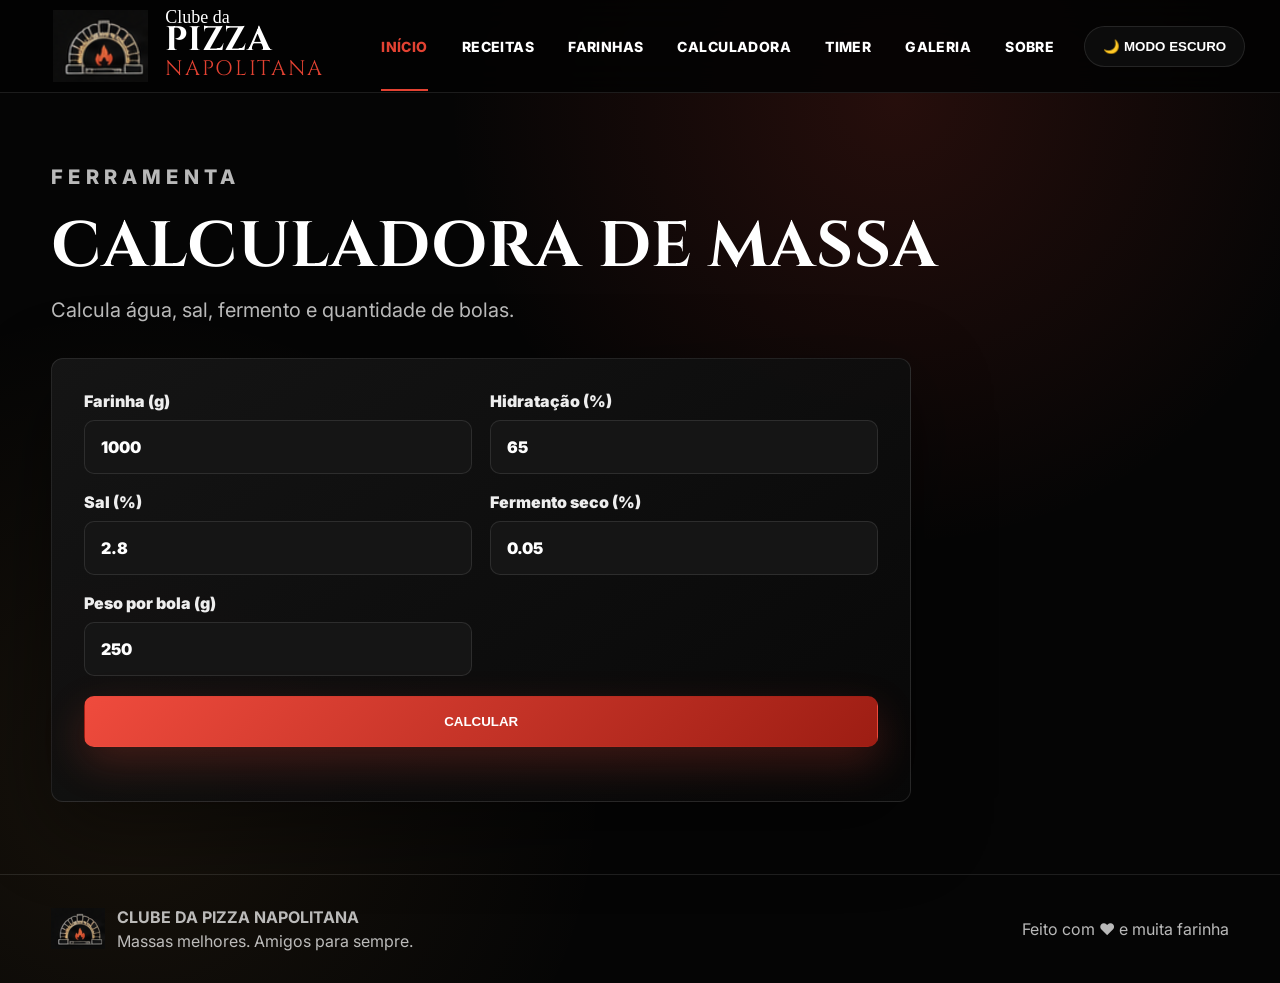
==== commit a83860b0: "v0.1" ====
--- a/calculadora.html
+++ b/calculadora.html
@@ -1,11 +1,19 @@
-<!DOCTYPE html><html lang="pt-BR"><head><title>Calculadora</title><meta charset="UTF-8">
-<meta name="viewport" content="width=device-width, initial-scale=1.0">
-<link rel="preconnect" href="https://fonts.googleapis.com">
-<link rel="preconnect" href="https://fonts.gstatic.com" crossorigin>
-<link href="https://fonts.googleapis.com/css2?family=Cinzel:wght@700;800;900&family=Inter:wght@400;500;600;700;800;900&display=swap" rel="stylesheet">
-<link rel="stylesheet" href="style.css"></head><body><header class="topbar">
+<!DOCTYPE html>
+<html lang="pt-BR" data-theme="dark">
+<head>
+  <meta charset="UTF-8">
+  <meta name="viewport" content="width=device-width, initial-scale=1.0">
+  <title>Calculadora | Clube da Pizza</title>
+  <link rel="preconnect" href="https://fonts.googleapis.com">
+  <link rel="preconnect" href="https://fonts.gstatic.com" crossorigin>
+  <link href="https://fonts.googleapis.com/css2?family=Cinzel:wght@600;700;800;900&family=Inter:wght@400;500;600;700;800;900&display=swap" rel="stylesheet">
+  <link rel="stylesheet" href="style.css">
+</head>
+<body>
+
+<header class="topbar">
   <div class="container nav">
-    <a class="brand" href="index.html">
+    <a class="brand" href="index.html" aria-label="Clube da Pizza Napolitana">
       <img src="imagens/logo-forno.png" alt="Logo forno">
       <span>
         <small>Clube da</small>
@@ -14,10 +22,10 @@
       </span>
     </a>
 
-    <button class="menu-btn" id="menuBtn">☰</button>
+    <button class="menu-btn" id="menuBtn" aria-label="Abrir menu">☰</button>
 
     <nav id="mainNav">
-      <a class="active" href="index.html">INÍCIO</a>
+      <a href="index.html">INÍCIO</a>
       <a href="receitas.html">RECEITAS</a>
       <a href="farinhas.html">FARINHAS</a>
       <a href="calculadora.html">CALCULADORA</a>
@@ -26,13 +34,19 @@
       <a href="sobre.html">SOBRE</a>
     </nav>
 
-    <button class="theme-toggle">🌙 MODO ESCURO</button>
+    <button id="themeToggle" class="theme-toggle"><span>🌙</span> MODO ESCURO</button>
   </div>
 </header>
+
+
 <main class="container page">
-  <p class="eyebrow">FERRAMENTA</p>
-  <h1 class="page-title">Calculadora de massa</h1>
-  <section class="card form-card">
+  <div class="page-title">
+    <p class="eyebrow">FERRAMENTA</p>
+    <h1>Calculadora de massa</h1>
+    <p>Calcula água, sal, fermento e quantidade de bolas.</p>
+  </div>
+
+  <section class="card calculator-box">
     <div class="form-grid">
       <label>Farinha (g)<input id="flour" type="number" value="1000"></label>
       <label>Hidratação (%)<input id="hydration" type="number" value="65"></label>
@@ -43,16 +57,20 @@
     <button class="btn btn-red full" onclick="calculateDough()">CALCULAR</button>
     <div id="calcResult" class="calc-result"></div>
   </section>
-</main><footer class="footer">
+</main>
+
+<footer class="footer">
   <div class="container footer-inner">
     <div class="footer-brand">
       <img src="imagens/logo-forno.png" alt="">
-      <span>
+      <div>
         <strong>CLUBE DA PIZZA NAPOLITANA</strong>
         <p>Massas melhores. Amigos para sempre.</p>
-      </span>
+      </div>
     </div>
     <p>Feito com ❤️ e muita farinha</p>
   </div>
 </footer>
-<script src="script.js"></script></body></html>+<script src="script.js"></script>
+</body>
+</html>
--- a/style.css
+++ b/style.css
@@ -1,41 +1,189 @@
 
 :root{
-  --bg:#050505;--panel:#111;--panel2:#171717;--line:rgba(255,255,255,.10);
-  --text:#fff;--muted:rgba(255,255,255,.72);--red:#e34232;--gold:#f0ae54;--green:#58c263;--blue:#5d8df7;
-  --shadow:0 26px 80px rgba(0,0,0,.55);
+  --bg:#050505;
+  --panel:#101010;
+  --panel2:#151515;
+  --border:rgba(255,255,255,.10);
+  --text:#fff;
+  --muted:rgba(255,255,255,.72);
+  --red:#e34232;
+  --gold:#f0ae54;
+  --green:#58c263;
+  --blue:#5d8df7;
+  --shadow:0 24px 80px rgba(0,0,0,.45);
 }
+
 *{box-sizing:border-box}
-body{margin:0;background:var(--bg);color:var(--text);font-family:Inter,Arial,sans-serif}
-.container{width:min(1500px,92%);margin:auto}
-.topbar{height:94px;background:rgba(0,0,0,.94);border-bottom:1px solid var(--line);position:sticky;top:0;z-index:100;backdrop-filter:blur(16px)}
-.nav{height:94px;display:flex;align-items:center;justify-content:space-between;gap:28px}
-.brand{display:flex;align-items:center;gap:16px;color:white;text-decoration:none;min-width:310px}
-.brand img{width:100px;height:74px;object-fit:contain}.brand small{font-family:Georgia,serif;font-size:17px;display:block;line-height:.9}.brand strong{font-family:Cinzel,serif;font-size:34px;display:block;line-height:.86}.brand em{font-family:Cinzel,serif;font-style:normal;color:var(--red);font-size:21px;letter-spacing:.08em;display:block}
-nav{display:flex;gap:34px;align-items:center}nav a{color:white;text-decoration:none;font-weight:900;font-size:14px;letter-spacing:.03em;padding:38px 0;position:relative}nav a.active,nav a:hover{color:var(--red)}nav a.active:after{content:"";height:2px;background:var(--red);position:absolute;left:0;right:0;bottom:0}
-.theme-toggle{background:#0d0d0d;color:white;border:1px solid var(--line);border-radius:999px;padding:12px 18px;font-weight:900}.menu-btn{display:none;background:#111;color:white;border:1px solid var(--line);border-radius:10px;padding:10px 12px}
+html{scroll-behavior:smooth}
+body{
+  margin:0;
+  background:
+    radial-gradient(circle at 70% 10%, rgba(227,66,50,.15), transparent 28rem),
+    radial-gradient(circle at 10% 80%, rgba(240,174,84,.08), transparent 30rem),
+    var(--bg);
+  color:var(--text);
+  font-family:Inter,Arial,sans-serif;
+}
+.container{width:min(1480px,92%);margin:auto}
 
-.hero{min-height:690px;background:
-linear-gradient(to right,rgba(0,0,0,1) 0%,rgba(0,0,0,.94) 31%,rgba(0,0,0,.48) 53%,rgba(0,0,0,.10) 100%),
-linear-gradient(to bottom,rgba(0,0,0,.05),#050505 98%),
-url('imagens/hero-pizza.jpg');background-size:cover;background-position:center right -55px;display:flex;align-items:center}
-.hero-copy{max-width:740px}.eyebrow{color:var(--gold);letter-spacing:.25em;font-weight:900;font-size:16px;margin:0 0 28px}
-.hero h1{font-family:Cinzel,serif;font-size:clamp(52px,6.4vw,92px);line-height:.95;text-transform:uppercase;margin:0}.hero h1 span{display:block;color:var(--red)}
-.lead{font-size:21px;line-height:1.55;color:#eee;margin:28px 0 0;max-width:720px}
-.actions{display:flex;gap:18px;flex-wrap:wrap;margin-top:36px}.btn{display:inline-flex;align-items:center;justify-content:center;text-decoration:none;border-radius:10px;padding:17px 28px;font-weight:900;border:1px solid transparent;color:white;cursor:pointer}.btn-red{background:linear-gradient(135deg,#f04b3b,#9d1d13)}.btn-outline{border-color:rgba(227,66,50,.8);background:rgba(0,0,0,.32)}.full{width:100%;margin-top:20px}
+.topbar{
+  position:sticky;top:0;z-index:99;
+  background:rgba(3,3,3,.88);
+  backdrop-filter:blur(18px);
+  border-bottom:1px solid var(--border);
+}
+.nav{height:92px;display:flex;align-items:center;gap:30px;justify-content:space-between}
+.brand{display:flex;align-items:center;gap:16px;text-decoration:none;color:white;min-width:300px}
+.brand img{width:98px;height:72px;object-fit:contain}
+.brand small{display:block;font-family:Georgia,serif;font-size:18px;line-height:.9}
+.brand strong{display:block;font-family:Cinzel,serif;font-size:34px;line-height:.9;letter-spacing:.02em}
+.brand em{display:block;font-family:Cinzel,serif;color:var(--red);font-size:21px;font-style:normal;letter-spacing:.08em}
+nav{display:flex;align-items:center;gap:34px}
+nav a{
+  position:relative;color:#fff;text-decoration:none;font-weight:800;font-size:14px;letter-spacing:.03em;
+  padding:36px 0;
+}
+nav a:hover, nav a:first-child{color:var(--red)}
+nav a:first-child::after{
+  content:"";position:absolute;left:0;right:0;bottom:0;height:2px;background:var(--red)
+}
+.theme-toggle{
+  border:1px solid var(--border);background:#0c0c0c;color:white;
+  border-radius:999px;padding:12px 18px;font-weight:800;white-space:nowrap
+}
+.menu-btn{display:none;background:#111;color:white;border:1px solid var(--border);border-radius:10px;padding:10px 12px}
 
-.quick-strip{margin-top:-55px;position:relative;z-index:4;display:grid;grid-template-columns:repeat(4,1fr);background:linear-gradient(180deg,rgba(24,24,24,.96),rgba(10,10,10,.96));border:1px solid var(--line);border-radius:12px;box-shadow:var(--shadow);overflow:hidden}
-.quick-strip a{display:grid;grid-template-columns:62px 1fr;grid-template-rows:auto auto;text-decoration:none;color:white;padding:24px 34px;border-right:1px solid var(--line);column-gap:16px}.quick-strip a:last-child{border-right:0}.quick-strip span{grid-row:1/3;font-size:38px;color:var(--gold)}.quick-strip strong{color:var(--gold);font-size:17px}.quick-strip em{font-style:normal;color:var(--muted);margin-top:4px}
+.hero{
+  min-height:720px;
+  position:relative;
+  overflow:hidden;
+  display:flex;
+  align-items:center;
+}
+.hero-bg{
+  position:absolute;inset:0;
+  background:
+    linear-gradient(to right, rgba(0,0,0,.98) 0%, rgba(0,0,0,.92) 31%, rgba(0,0,0,.42) 52%, rgba(0,0,0,.12) 100%),
+    linear-gradient(to bottom, rgba(0,0,0,.1), #050505 98%),
+    url("imagens/hero-pizza.jpg");
+  background-size:cover;
+  background-position:center right -80px;
+  filter:saturate(1.12) contrast(1.06);
+}
+.hero-wrap{position:relative;z-index:2}
+.hero-copy{max-width:720px}
+.eyebrow{
+  color:var(--gold);letter-spacing:.26em;font-weight:800;font-size:16px;margin:0 0 28px
+}
+.hero h1,.page-title h1{
+  margin:0;
+  font-family:Cinzel,serif;
+  font-size:clamp(48px,6.5vw,92px);
+  line-height:.95;
+  text-transform:uppercase;
+  letter-spacing:.01em;
+}
+.hero h1 span{display:block;color:var(--red)}
+.lead{font-size:21px;line-height:1.55;color:#f1f1f1;max-width:720px;margin:28px 0 0}
+.actions{display:flex;gap:18px;margin-top:36px;flex-wrap:wrap}
+.btn{
+  display:inline-flex;align-items:center;justify-content:center;gap:10px;
+  text-decoration:none;border-radius:10px;padding:17px 28px;font-weight:900;
+  border:1px solid transparent;cursor:pointer;color:white
+}
+.btn-red{background:linear-gradient(135deg,#ef4b3d,#9d1d13);box-shadow:0 16px 40px rgba(227,66,50,.24)}
+.btn-outline{border-color:rgba(227,66,50,.75);background:rgba(0,0,0,.26)}
+.full{width:100%;margin-top:20px}
+.hero-icons{display:flex;gap:36px;margin-top:44px;color:var(--gold);flex-wrap:wrap}
+.hero-icons div{display:flex;gap:10px;align-items:center;font-size:25px}
+.hero-icons span{color:#ddd;font-size:13px;line-height:1.25}
 
-.dashboard{margin-top:24px;display:grid;grid-template-columns:1.3fr 1.05fr .9fr .9fr;gap:20px}.card{background:linear-gradient(145deg,rgba(23,23,23,.96),rgba(7,7,7,.96));border:1px solid var(--line);border-radius:12px;box-shadow:var(--shadow)}
-.recipe-card{padding:28px;display:grid;grid-template-columns:1fr 190px;gap:18px;overflow:hidden}.recipe-card img{width:225px;height:260px;object-fit:cover;border-radius:50%;align-self:end;margin-right:-82px}.tag{font-weight:900;letter-spacing:.08em;margin:0 0 18px}.red{color:var(--red)}.gold{color:var(--gold)}.green{color:var(--green)}.blue{color:var(--blue)}
-.card h2{font-family:Georgia,serif;font-size:31px;line-height:1.1;margin:0 0 16px}.card p{color:var(--muted);line-height:1.55}.link{text-decoration:none;font-weight:900;margin-top:18px;display:inline-block}.red-link{color:var(--red)}.gold-link{color:#ffbd45}.green-link{color:var(--green)}.blue-link{color:var(--blue)}
-.ranking-card,.tool-card{padding:28px}.ranking-card ol{padding-left:18px;margin:0}.ranking-card li{display:grid;grid-template-columns:1fr auto;gap:18px;margin:14px 0;color:#eee}.ranking-card strong{color:#ffbd45}.big-icon{width:64px;height:64px;border-radius:16px;display:grid;place-items:center;font-size:36px;margin:18px 0}.green-bg{background:rgba(88,194,99,.18)}.blue-bg{background:rgba(93,141,247,.18)}
-.bottom-grid{display:grid;grid-template-columns:2.3fr 1fr;gap:20px;margin-top:20px}.gallery-card,.lema-card{padding:26px}.section-head{display:flex;justify-content:space-between;align-items:center;gap:20px}.section-head h2{color:var(--gold);font-size:18px;letter-spacing:.09em;margin:0}.section-head a{color:#ffbd45;text-decoration:none;font-weight:900}.mini-gallery{display:grid;grid-template-columns:repeat(4,1fr);gap:14px;margin-top:22px}.mini-gallery img{width:100%;height:130px;object-fit:cover;border-radius:10px}.lema-card blockquote{font-family:Georgia,serif;font-size:27px;line-height:1.32;margin:20px 0}.pizza-icon{font-size:62px;text-align:right}
+.quick-strip{
+  margin-top:-64px;position:relative;z-index:5;
+  display:grid;grid-template-columns:repeat(4,1fr);
+  background:linear-gradient(180deg,rgba(24,24,24,.96),rgba(11,11,11,.96));
+  border:1px solid var(--border);border-radius:12px;box-shadow:var(--shadow);overflow:hidden
+}
+.quick-strip a{
+  text-decoration:none;color:white;
+  display:grid;grid-template-columns:62px 1fr;grid-template-rows:auto auto;
+  column-gap:16px;padding:24px 34px;border-right:1px solid var(--border)
+}
+.quick-strip a:last-child{border-right:0}
+.quick-strip span{grid-row:1/3;color:var(--gold);font-size:38px}
+.quick-strip strong{color:var(--gold);font-size:17px;letter-spacing:.04em}
+.quick-strip em{font-style:normal;color:var(--muted);margin-top:4px}
 
-.page{padding:72px 0}.page-title{font-family:Cinzel,serif;font-size:clamp(42px,5vw,74px);line-height:.95;text-transform:uppercase;margin:0 0 34px}.posts{display:grid;grid-template-columns:1fr 1fr;gap:24px}.post{overflow:hidden}.post img{width:100%;height:300px;object-fit:cover}.post div{padding:28px}.post h2{font-family:Georgia,serif;font-size:32px}.post li{color:var(--muted);margin:10px 0}.table-card{overflow:auto}table{width:100%;border-collapse:collapse;min-width:720px}th,td{padding:22px;border-bottom:1px solid var(--line);text-align:left}th{color:var(--gold)}
-.form-card,.timer-card-page,.about-card{padding:32px;max-width:860px}.form-grid{display:grid;grid-template-columns:repeat(2,1fr);gap:18px}label{display:grid;gap:9px;font-weight:900}input{padding:16px;border-radius:10px;border:1px solid var(--line);background:#151515;color:white;font:inherit}.calc-result{margin-top:22px;display:grid;grid-template-columns:repeat(3,1fr);gap:14px}.calc-result div{background:#151515;border:1px solid var(--line);border-radius:12px;padding:18px}.calc-result strong{display:block;font-size:28px;color:var(--gold)}
-#timerDisplay{font-size:clamp(58px,12vw,130px);font-weight:900;letter-spacing:-.06em;text-align:center;margin:30px 0}.timer-actions{display:flex;gap:14px;justify-content:center;flex-wrap:wrap}.gallery-page{display:grid;grid-template-columns:repeat(3,1fr);gap:18px}.gallery-page img{width:100%;height:300px;object-fit:cover;border-radius:12px}
-.footer{border-top:1px solid var(--line);padding:28px 0;margin-top:60px;color:var(--muted)}.footer-inner{display:flex;align-items:center;justify-content:space-between;gap:20px}.footer-brand{display:flex;align-items:center;gap:12px}.footer-brand img{width:54px}.footer-brand p{margin:4px 0 0}
+.dashboard{
+  margin-top:24px;display:grid;grid-template-columns:1.3fr 1.05fr .9fr .9fr;gap:20px
+}
+.card{
+  background:linear-gradient(145deg,rgba(22,22,22,.94),rgba(8,8,8,.94));
+  border:1px solid var(--border);border-radius:12px;box-shadow:var(--shadow)
+}
+.recipe-highlight{padding:28px;display:grid;grid-template-columns:1fr 190px;gap:18px;overflow:hidden}
+.recipe-highlight img{width:220px;height:260px;object-fit:cover;border-radius:50%;align-self:end;margin-right:-80px}
+.tag{font-weight:900;letter-spacing:.08em;margin:0 0 18px}.red{color:var(--red)}.gold{color:var(--gold)}.green{color:var(--green)}.blue{color:var(--blue)}
+.card h2{font-family:Georgia,serif;font-size:30px;line-height:1.1;margin:0 0 16px}
+.card p{color:var(--muted);line-height:1.55}
+.arrow{text-decoration:none;font-weight:900;margin-top:16px;display:inline-block}.red-link{color:var(--red)}.gold-link{color:#ffbd45}.green-link{color:var(--green)}.blue-link{color:var(--blue)}
+.ranking-card,.tool-card{padding:28px}
+.ranking-card ol{padding-left:20px;margin:0}
+.ranking-card li{display:grid;grid-template-columns:1fr auto;gap:18px;margin:14px 0;color:#eee}
+.ranking-card strong{color:#ffbd45}
+.big-icon{width:64px;height:64px;border-radius:16px;display:grid;place-items:center;font-size:36px;margin:18px 0}.green-bg{background:rgba(88,194,99,.18)}.blue-bg{background:rgba(93,141,247,.18)}
 
-@media(max-width:1180px){nav{display:none}.menu-btn{display:block}#mainNav.open{display:flex;position:absolute;top:94px;left:4%;right:4%;background:#090909;border:1px solid var(--line);border-radius:16px;flex-direction:column;padding:18px}.dashboard{grid-template-columns:1fr 1fr}.quick-strip{grid-template-columns:1fr 1fr}.hero{background-position:center right -180px}}
-@media(max-width:760px){.brand{min-width:auto}.brand img{width:64px}.brand strong{font-size:25px}.brand em{font-size:15px}.theme-toggle{display:none}.hero{min-height:640px;background-position:center right -230px}.lead{font-size:18px}.quick-strip,.dashboard,.bottom-grid,.posts,.form-grid,.calc-result,.gallery-page{grid-template-columns:1fr}.quick-strip{margin-top:0;border-radius:0;width:100%}.recipe-card{grid-template-columns:1fr}.recipe-card img{width:100%;height:230px;border-radius:12px;margin:0}.mini-gallery{grid-template-columns:1fr 1fr}.footer-inner{flex-direction:column;text-align:center}}
+.bottom-grid{display:grid;grid-template-columns:2.3fr 1fr;gap:20px;margin-top:20px}
+.gallery-card,.lema-card{padding:26px}
+.section-line{display:flex;justify-content:space-between;align-items:center;gap:20px}
+.section-line h2{color:var(--gold);font-size:18px;letter-spacing:.09em;margin:0}
+.section-line a{color:#ffbd45;text-decoration:none;font-weight:900}
+.mini-gallery{display:grid;grid-template-columns:repeat(4,1fr);gap:14px;margin-top:22px}
+.mini-gallery img,.gallery-page img{width:100%;height:130px;object-fit:cover;border-radius:10px}
+.lema-card blockquote{font-family:Georgia,serif;font-size:27px;line-height:1.32;margin:20px 0;color:white}
+.pizza-line{font-size:60px;color:var(--red);float:right}
+
+.page{padding:72px 0}
+.page-title{max-width:900px;margin-bottom:36px}
+.page-title h1{font-size:clamp(42px,5vw,74px)}
+.page-title p{color:var(--muted);font-size:20px}
+.blog-grid{display:grid;grid-template-columns:1fr 1fr;gap:24px}
+.post{background:var(--panel);border:1px solid var(--border);border-radius:16px;overflow:hidden}
+.post img{width:100%;height:300px;object-fit:cover}
+.post div{padding:28px}
+.post h2{font-family:Georgia,serif;font-size:32px}
+.post li{margin:10px 0;color:var(--muted)}
+.table-card{overflow:auto;padding:0}
+table{width:100%;border-collapse:collapse;min-width:720px}
+th,td{padding:22px;border-bottom:1px solid var(--border);text-align:left}
+th{color:var(--gold)}
+.calculator-box,.timer-card-page,.about-card{padding:32px;max-width:860px}
+.form-grid{display:grid;grid-template-columns:repeat(2,1fr);gap:18px}
+label{display:grid;gap:9px;font-weight:900;color:#eee}
+input{padding:16px;border-radius:10px;border:1px solid var(--border);background:#151515;color:white;font:inherit}
+.calc-result{margin-top:22px;display:grid;grid-template-columns:repeat(3,1fr);gap:14px}
+.calc-result div{background:#151515;border:1px solid var(--border);border-radius:12px;padding:18px}
+.calc-result strong{display:block;font-size:28px;color:var(--gold)}
+#timerDisplay{font-size:clamp(58px,12vw,130px);font-weight:900;letter-spacing:-.06em;text-align:center;margin:30px 0;color:#fff}
+.timer-actions{display:flex;gap:14px;justify-content:center;flex-wrap:wrap}
+.gallery-page{display:grid;grid-template-columns:repeat(3,1fr);gap:18px}
+.gallery-page img{height:300px}
+.footer{border-top:1px solid var(--border);padding:28px 0;color:var(--muted)}
+.footer-inner{display:flex;align-items:center;justify-content:space-between;gap:20px}
+.footer-brand{display:flex;align-items:center;gap:12px}.footer-brand img{width:54px}.footer-brand p{margin:4px 0 0}
+
+@media(max-width:1180px){
+  nav{display:none}.menu-btn{display:block}
+  #mainNav.open{display:flex;position:absolute;top:92px;left:4%;right:4%;background:#090909;border:1px solid var(--border);border-radius:16px;flex-direction:column;padding:18px}
+  .dashboard{grid-template-columns:1fr 1fr}.quick-strip{grid-template-columns:1fr 1fr}
+  .hero-bg{background-position:center right -160px}
+}
+@media(max-width:760px){
+  .brand{min-width:auto}.brand strong{font-size:25px}.brand em{font-size:16px}.brand img{width:64px}
+  .theme-toggle{display:none}
+  .hero{min-height:640px}.hero-bg{background-position:center right -210px}
+  .lead{font-size:18px}.quick-strip,.dashboard,.bottom-grid,.blog-grid,.form-grid,.calc-result,.gallery-page{grid-template-columns:1fr}
+  .quick-strip{margin-top:0;border-radius:0;width:100%}
+  .recipe-highlight{grid-template-columns:1fr}.recipe-highlight img{width:100%;height:220px;border-radius:12px;margin:0}
+  .mini-gallery{grid-template-columns:1fr 1fr}.footer-inner{flex-direction:column;text-align:center}
+}
